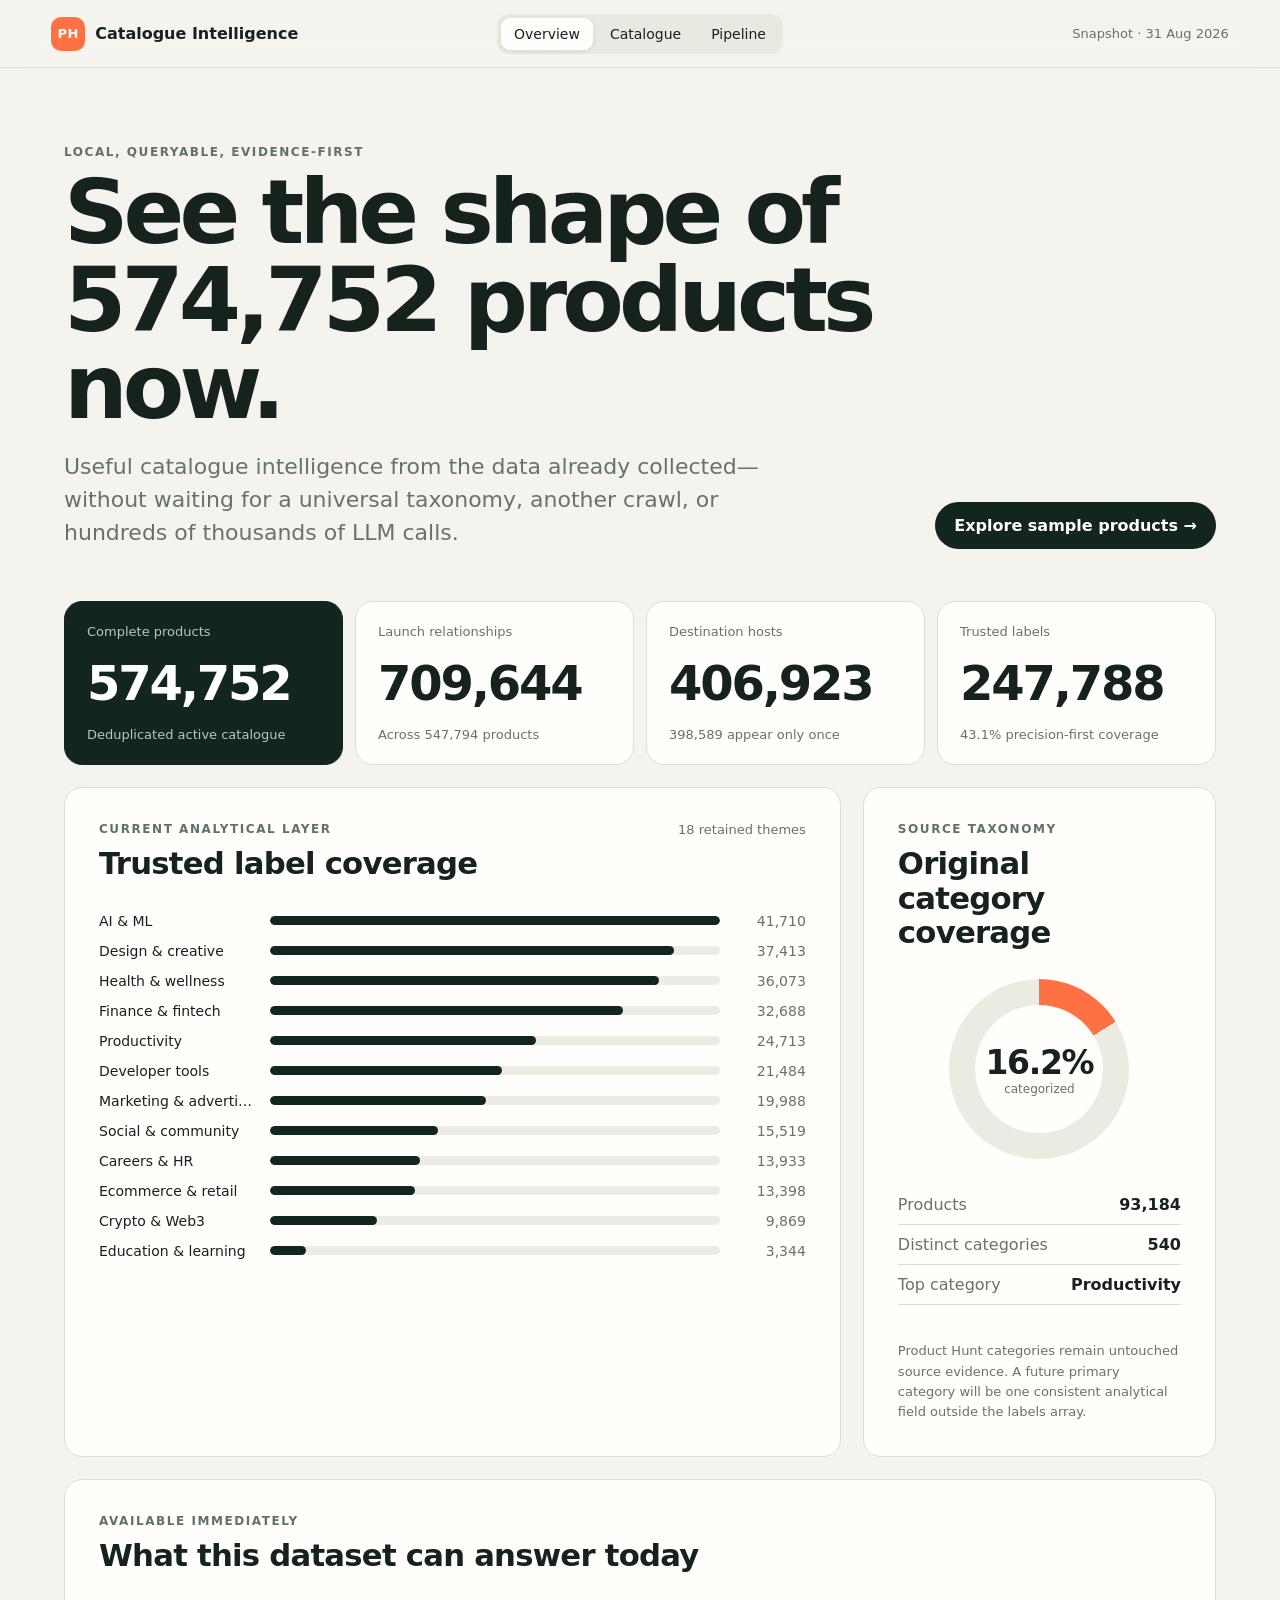
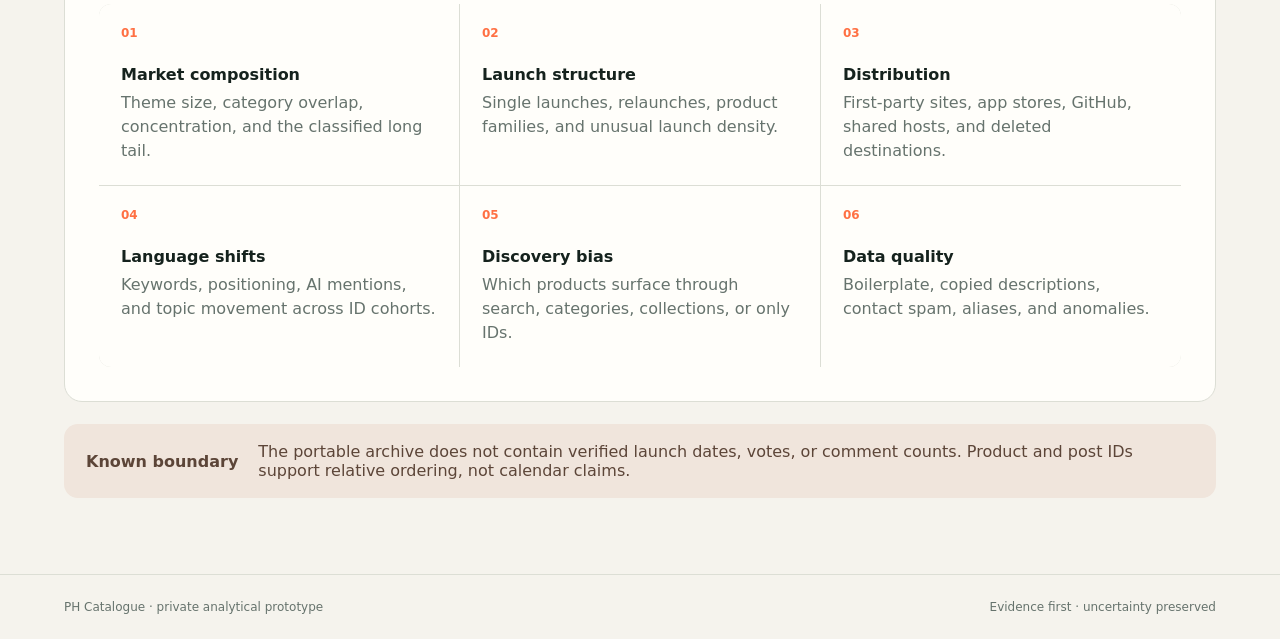
==== site/index.html @ 7e543c80 "Add catalogue intelligence prototype" ====
<!doctype html>
<html lang="en">
  <head>
    <meta charset="utf-8" />
    <meta name="viewport" content="width=device-width, initial-scale=1" />
    <meta
      name="description"
      content="An evidence-first view of the local Product Hunt catalogue."
    />
    <title>PH Catalogue Intelligence</title>
    <link rel="stylesheet" href="styles.css" />
  </head>
  <body>
    <header class="topbar">
      <a class="brand" href="#overview" data-tab-link="overview" aria-label="PH Catalogue home">
        <span class="brand-mark">PH</span>
        <span>Catalogue Intelligence</span>
      </a>
      <nav class="nav-tabs" aria-label="Primary navigation">
        <button class="nav-tab is-active" type="button" data-tab="overview">Overview</button>
        <button class="nav-tab" type="button" data-tab="catalogue">Catalogue</button>
        <button class="nav-tab" type="button" data-tab="pipeline">Pipeline</button>
      </nav>
      <span class="snapshot">Snapshot · 31 Aug 2026</span>
    </header>

    <main>
      <section class="page is-active" id="page-overview" data-page="overview">
        <div class="hero">
          <div>
            <p class="eyebrow">Local, queryable, evidence-first</p>
            <h1>See the shape of 574,752 products now.</h1>
            <p class="hero-copy">
              Useful catalogue intelligence from the data already collected—without waiting for
              a universal taxonomy, another crawl, or hundreds of thousands of LLM calls.
            </p>
          </div>
          <button class="primary-action" type="button" data-open-catalogue>
            Explore sample products <span aria-hidden="true">→</span>
          </button>
        </div>

        <section class="metric-grid" aria-label="Catalogue totals">
          <article class="metric-card metric-dark">
            <span class="metric-label">Complete products</span>
            <strong>574,752</strong>
            <span>Deduplicated active catalogue</span>
          </article>
          <article class="metric-card">
            <span class="metric-label">Launch relationships</span>
            <strong>709,644</strong>
            <span>Across 547,794 products</span>
          </article>
          <article class="metric-card">
            <span class="metric-label">Destination hosts</span>
            <strong>406,923</strong>
            <span>398,589 appear only once</span>
          </article>
          <article class="metric-card">
            <span class="metric-label">Trusted labels</span>
            <strong>247,788</strong>
            <span>43.1% precision-first coverage</span>
          </article>
        </section>

        <div class="overview-grid">
          <section class="panel label-panel">
            <div class="section-heading">
              <div>
                <p class="eyebrow">Current analytical layer</p>
                <h2>Trusted label coverage</h2>
              </div>
              <span class="quiet-note">18 retained themes</span>
            </div>
            <div id="label-bars" class="label-bars" aria-label="Products per trusted label"></div>
          </section>

          <aside class="panel coverage-panel">
            <div>
              <p class="eyebrow">Source taxonomy</p>
              <h2>Original category coverage</h2>
            </div>
            <div class="donut-wrap">
              <div
                class="coverage-donut"
                role="img"
                aria-label="16.2 percent of products have Product Hunt categories"
              >
                <div><strong>16.2%</strong><span>categorized</span></div>
              </div>
              <dl class="coverage-list">
                <div><dt>Products</dt><dd>93,184</dd></div>
                <div><dt>Distinct categories</dt><dd>540</dd></div>
                <div><dt>Top category</dt><dd>Productivity</dd></div>
              </dl>
            </div>
            <p class="panel-note">
              Product Hunt categories remain untouched source evidence. A future primary category
              will be one consistent analytical field outside the labels array.
            </p>
          </aside>
        </div>

        <section class="panel analysis-panel">
          <div class="section-heading">
            <div>
              <p class="eyebrow">Available immediately</p>
              <h2>What this dataset can answer today</h2>
            </div>
          </div>
          <div class="analysis-grid">
            <article><span>01</span><h3>Market composition</h3><p>Theme size, category overlap, concentration, and the classified long tail.</p></article>
            <article><span>02</span><h3>Launch structure</h3><p>Single launches, relaunches, product families, and unusual launch density.</p></article>
            <article><span>03</span><h3>Distribution</h3><p>First-party sites, app stores, GitHub, shared hosts, and deleted destinations.</p></article>
            <article><span>04</span><h3>Language shifts</h3><p>Keywords, positioning, AI mentions, and topic movement across ID cohorts.</p></article>
            <article><span>05</span><h3>Discovery bias</h3><p>Which products surface through search, categories, collections, or only IDs.</p></article>
            <article><span>06</span><h3>Data quality</h3><p>Boilerplate, copied descriptions, contact spam, aliases, and anomalies.</p></article>
          </div>
        </section>

        <aside class="truth-strip">
          <strong>Known boundary</strong>
          <span>
            The portable archive does not contain verified launch dates, votes, or comment counts.
            Product and post IDs support relative ordering, not calendar claims.
          </span>
        </aside>
      </section>

      <section class="page" id="page-catalogue" data-page="catalogue" hidden>
        <div class="catalogue-heading">
          <div>
            <p class="eyebrow">Representative records</p>
            <h1>Catalogue explorer</h1>
            <p>Ten real products illustrate the complete record and current analytical fields.</p>
          </div>
          <label class="search-field">
            <span>Search sample</span>
            <input id="product-search" type="search" placeholder="Name, label, category…" />
          </label>
        </div>

        <div class="catalogue-layout">
          <section class="product-list-wrap" aria-label="Products">
            <div id="product-list" class="product-list"></div>
            <p id="empty-products" class="empty-state" hidden>No products match that search.</p>
          </section>
          <article id="product-detail" class="product-detail" aria-live="polite"></article>
        </div>
      </section>

      <section class="page" id="page-pipeline" data-page="pipeline" hidden>
        <div class="pipeline-hero">
          <p class="eyebrow">Optional enrichment plan</p>
          <h1>Improve confidence in layers—not one enormous leap.</h1>
          <p>
            The existing catalogue remains usable at every stage. Each expensive step is routed
            only to products that still need it.
          </p>
        </div>

        <ol class="pipeline-list">
          <li class="pipeline-step is-ready">
            <span class="step-index">01</span>
            <div><span class="step-state">Ready now</span><h2>Existing-data baseline</h2><p>Ship catalogue, domain, launch, text, quality, and discovery analytics from DuckDB.</p></div>
            <strong>0 network calls</strong>
          </li>
          <li class="pipeline-step is-ready">
            <span class="step-index">02</span>
            <div><span class="step-state">Validated</span><h2>Concrete NER labels</h2><p>Run local GLiNER shards for technology, platform, audience, format, OS, and hardware evidence.</p></div>
            <strong>≈ 3.5 hours on M1</strong>
          </li>
          <li class="pipeline-step">
            <span class="step-index">03</span>
            <div><span class="step-state">Next</span><h2>One primary category</h2><p>Train a fixed-taxonomy classifier from mapped Product Hunt categories; abstain when uncertain.</p></div>
            <strong>Local inference</strong>
          </li>
          <li class="pipeline-step">
            <span class="step-index">04</span>
            <div><span class="step-state">Selective</span><h2>Website evidence</h2><p>Fetch public homepage metadata only for low-confidence, conflicting, or boilerplate records.</p></div>
            <strong>Bounded requests</strong>
          </li>
          <li class="pipeline-step">
            <span class="step-index">05</span>
            <div><span class="step-state">Fallback</span><h2>Local 8B / 27B review</h2><p>Batch only unresolved products, emit structured labels, and preserve evidence and confidence.</p></div>
            <strong>No API required</strong>
          </li>
          <li class="pipeline-step">
            <span class="step-index">06</span>
            <div><span class="step-state">Gate</span><h2>Independent validation</h2><p>Fresh random and stratified audits before promoting any taxonomy version into analytics.</p></div>
            <strong>Versioned outputs</strong>
          </li>
        </ol>

        <aside class="pipeline-command">
          <span>Full local NER command</span>
          <code>uv run --extra ner python tools/ner_enrich.py --source producthunt-full.parquet --output-dir data/ner-v1</code>
        </aside>
      </section>
    </main>

    <footer>
      <span>PH Catalogue · private analytical prototype</span>
      <span>Evidence first · uncertainty preserved</span>
    </footer>

    <script src="data.js"></script>
    <script src="app.js"></script>
  </body>
</html>
---- site/styles.css ----
:root {
  color-scheme: light;
  --ink: #15221d;
  --muted: #66736d;
  --paper: #f5f3ed;
  --surface: #fffefa;
  --line: #dcded5;
  --night: #12251f;
  --night-soft: #1e352d;
  --acid: #d4ef50;
  --orange: #ff7043;
  --blue: #6d8cff;
  --purple: #a67af4;
  --radius: 18px;
  font-family: Inter, ui-sans-serif, system-ui, -apple-system, BlinkMacSystemFont, "Segoe UI", sans-serif;
}

* { box-sizing: border-box; }
html { scroll-behavior: smooth; }
body { margin: 0; background: var(--paper); color: var(--ink); }
button, input { font: inherit; }
button { color: inherit; }
a { color: inherit; }

.topbar {
  position: sticky;
  top: 0;
  z-index: 20;
  display: grid;
  grid-template-columns: 1fr auto 1fr;
  align-items: center;
  min-height: 68px;
  padding: 10px clamp(18px, 4vw, 64px);
  border-bottom: 1px solid var(--line);
  background: color-mix(in srgb, var(--paper) 92%, transparent);
  backdrop-filter: blur(14px);
}

.brand { display: inline-flex; align-items: center; gap: 10px; width: fit-content; text-decoration: none; font-weight: 700; }
.brand-mark { display: grid; place-items: center; width: 34px; height: 34px; border-radius: 10px; background: var(--orange); color: white; font-size: 13px; letter-spacing: .04em; }
.nav-tabs { display: flex; gap: 4px; padding: 4px; border-radius: 12px; background: #e9e8e1; }
.nav-tab { border: 0; border-radius: 9px; padding: 8px 13px; background: transparent; cursor: pointer; font-size: 14px; }
.nav-tab.is-active { background: var(--surface); box-shadow: 0 1px 5px rgb(16 35 28 / .08); }
.snapshot { justify-self: end; color: var(--muted); font-size: 13px; }

main { width: min(1440px, 100%); margin: 0 auto; }
.page { padding: clamp(34px, 6vw, 82px) clamp(18px, 5vw, 72px) 76px; }
.page[hidden] { display: none; }
.hero { display: flex; align-items: end; justify-content: space-between; gap: 48px; }
.eyebrow { margin: 0 0 10px; color: #60716a; font-size: 12px; font-weight: 800; letter-spacing: .13em; text-transform: uppercase; }
h1, h2, h3, p { margin-top: 0; }
h1 { max-width: 900px; margin-bottom: 18px; font-size: clamp(42px, 7vw, 94px); line-height: .98; letter-spacing: -.055em; font-weight: 650; }
h2 { margin-bottom: 8px; font-size: clamp(22px, 2.4vw, 32px); line-height: 1.12; letter-spacing: -.025em; }
h3 { margin-bottom: 7px; font-size: 16px; }
.hero-copy { max-width: 710px; margin-bottom: 0; color: var(--muted); font-size: clamp(17px, 2vw, 22px); line-height: 1.5; }
.primary-action { flex: 0 0 auto; border: 0; border-radius: 999px; padding: 14px 19px; background: var(--night); color: white; cursor: pointer; font-weight: 700; }
.primary-action:hover { background: var(--night-soft); }

.metric-grid { display: grid; grid-template-columns: repeat(4, 1fr); gap: 12px; margin: 52px 0 22px; }
.metric-card { min-height: 164px; display: flex; flex-direction: column; justify-content: space-between; padding: 22px; border: 1px solid var(--line); border-radius: var(--radius); background: var(--surface); }
.metric-card strong { font-size: clamp(30px, 4vw, 48px); line-height: 1; letter-spacing: -.045em; }
.metric-card > span:last-child { color: var(--muted); font-size: 13px; }
.metric-label { color: var(--muted); font-size: 13px; }
.metric-dark { border-color: var(--night); background: var(--night); color: white; }
.metric-dark .metric-label, .metric-dark > span:last-child { color: #b8c7c0; }

.overview-grid { display: grid; grid-template-columns: minmax(0, 1.65fr) minmax(300px, .75fr); gap: 22px; }
.panel { border: 1px solid var(--line); border-radius: var(--radius); background: var(--surface); padding: clamp(22px, 3vw, 34px); }
.section-heading { display: flex; align-items: start; justify-content: space-between; gap: 20px; margin-bottom: 24px; }
.quiet-note { color: var(--muted); font-size: 13px; }
.label-bars { display: grid; gap: 14px; }
.label-row { display: grid; grid-template-columns: minmax(128px, .7fr) minmax(150px, 2fr) 72px; align-items: center; gap: 14px; font-size: 14px; }
.label-name { overflow: hidden; text-overflow: ellipsis; white-space: nowrap; }
.bar-track { height: 9px; overflow: hidden; border-radius: 99px; background: #ecece5; }
.bar-value { height: 100%; border-radius: inherit; background: var(--night); }
.label-count { text-align: right; font-variant-numeric: tabular-nums; color: var(--muted); }

.coverage-panel { display: flex; flex-direction: column; justify-content: space-between; }
.donut-wrap { display: grid; place-items: center; gap: 26px; margin: 22px 0; }
.coverage-donut { display: grid; place-items: center; width: 180px; aspect-ratio: 1; border-radius: 50%; background: conic-gradient(var(--orange) 0 16.2%, #ebeae3 16.2% 100%); }
.coverage-donut::before { content: ""; grid-area: 1 / 1; width: 128px; aspect-ratio: 1; border-radius: 50%; background: var(--surface); }
.coverage-donut div { z-index: 1; grid-area: 1 / 1; display: grid; text-align: center; }
.coverage-donut strong { font-size: 33px; letter-spacing: -.04em; }
.coverage-donut span { color: var(--muted); font-size: 12px; }
.coverage-list { width: 100%; margin: 0; }
.coverage-list div { display: flex; justify-content: space-between; gap: 20px; padding: 10px 0; border-bottom: 1px solid var(--line); }
.coverage-list dt { color: var(--muted); }
.coverage-list dd { margin: 0; font-weight: 700; }
.panel-note { margin: 14px 0 0; color: var(--muted); font-size: 13px; line-height: 1.55; }

.analysis-panel { margin-top: 22px; }
.analysis-grid { display: grid; grid-template-columns: repeat(3, 1fr); gap: 1px; overflow: hidden; border-radius: 12px; background: var(--line); }
.analysis-grid article { min-height: 156px; padding: 22px; background: var(--surface); }
.analysis-grid article span { display: block; margin-bottom: 25px; color: var(--orange); font-size: 12px; font-weight: 800; }
.analysis-grid article p { margin: 0; color: var(--muted); line-height: 1.5; }
.truth-strip { display: flex; align-items: center; gap: 20px; margin-top: 22px; padding: 18px 22px; border-radius: 14px; background: #f0e5dc; color: #5c4538; }
.truth-strip strong { flex: 0 0 auto; }

.catalogue-heading { display: flex; justify-content: space-between; gap: 40px; align-items: end; margin-bottom: 34px; }
.catalogue-heading h1, .pipeline-hero h1 { font-size: clamp(42px, 6vw, 76px); }
.catalogue-heading p { color: var(--muted); }
.search-field { display: grid; gap: 7px; width: min(360px, 100%); color: var(--muted); font-size: 12px; font-weight: 700; }
.search-field input { width: 100%; border: 1px solid var(--line); border-radius: 12px; background: var(--surface); padding: 12px 14px; color: var(--ink); outline: none; }
.search-field input:focus { border-color: var(--night); box-shadow: 0 0 0 3px rgb(18 37 31 / .1); }
.catalogue-layout { display: grid; grid-template-columns: minmax(280px, .72fr) minmax(0, 1.5fr); align-items: start; gap: 22px; }
.product-list-wrap { border-top: 1px solid var(--line); }
.product-list { display: grid; }
.product-row { display: grid; grid-template-columns: 1fr auto; gap: 14px; width: 100%; padding: 16px 4px; border: 0; border-bottom: 1px solid var(--line); background: transparent; text-align: left; cursor: pointer; }
.product-row:hover .product-row-name { color: var(--orange); }
.product-row.is-active { padding-left: 13px; border-left: 3px solid var(--orange); }
.product-row-name { display: block; margin-bottom: 4px; font-weight: 750; }
.product-row-tagline { display: -webkit-box; overflow: hidden; color: var(--muted); font-size: 13px; -webkit-box-orient: vertical; -webkit-line-clamp: 1; }
.product-row-category { align-self: center; color: var(--muted); font-size: 11px; text-transform: uppercase; letter-spacing: .08em; }
.empty-state { color: var(--muted); }
.product-detail { min-height: 650px; border-radius: 22px; background: var(--night); color: white; padding: clamp(24px, 4vw, 48px); }
.detail-topline { display: flex; justify-content: space-between; align-items: start; gap: 18px; }
.detail-kicker { color: var(--acid); font-size: 12px; font-weight: 800; letter-spacing: .11em; text-transform: uppercase; }
.detail-score { color: #bdcbc5; font-size: 12px; }
.product-detail h2 { max-width: 760px; margin: 28px 0 12px; font-size: clamp(38px, 5vw, 70px); letter-spacing: -.05em; }
.detail-tagline { max-width: 760px; color: #d9e2de; font-size: clamp(18px, 2.2vw, 25px); line-height: 1.4; }
.detail-description { max-width: 820px; margin: 36px 0; color: #b9c8c1; font-size: 16px; line-height: 1.72; }
.detail-facts { display: grid; grid-template-columns: repeat(3, 1fr); gap: 1px; margin: 34px 0; border-radius: 13px; overflow: hidden; background: #3a4d46; }
.detail-facts div { min-height: 100px; padding: 18px; background: var(--night-soft); }
.detail-facts dt { margin-bottom: 15px; color: #91a29a; font-size: 11px; text-transform: uppercase; letter-spacing: .09em; }
.detail-facts dd { margin: 0; font-weight: 700; }
.chip-group { display: flex; flex-wrap: wrap; gap: 8px; margin: 10px 0 26px; }
.chip { display: inline-flex; padding: 7px 10px; border: 1px solid #496159; border-radius: 999px; color: #dae4df; font-size: 12px; }
.chip.source { border-color: #6b6250; color: #eadbb3; }
.detail-links { display: flex; flex-wrap: wrap; gap: 10px; margin-top: 32px; }
.detail-links a { padding: 11px 14px; border-radius: 10px; background: var(--acid); color: #182019; text-decoration: none; font-weight: 750; }
.detail-links a.secondary { background: #2b4139; color: white; }

.pipeline-hero { max-width: 1000px; }
.pipeline-hero p:last-child { max-width: 760px; color: var(--muted); font-size: 19px; line-height: 1.55; }
.pipeline-list { list-style: none; margin: 52px 0 0; padding: 0; border-top: 1px solid var(--line); }
.pipeline-step { display: grid; grid-template-columns: 72px 1fr auto; gap: 24px; align-items: center; min-height: 156px; padding: 24px 0; border-bottom: 1px solid var(--line); }
.step-index { color: var(--muted); font-size: 13px; font-weight: 800; }
.step-state { display: inline-block; margin-bottom: 9px; color: var(--orange); font-size: 11px; font-weight: 800; letter-spacing: .1em; text-transform: uppercase; }
.pipeline-step.is-ready .step-state { color: #52791e; }
.pipeline-step h2 { margin-bottom: 6px; }
.pipeline-step p { max-width: 760px; margin: 0; color: var(--muted); line-height: 1.5; }
.pipeline-step > strong { color: var(--muted); font-size: 13px; text-align: right; }
.pipeline-command { display: grid; gap: 10px; margin-top: 28px; padding: 22px; border-radius: 14px; background: var(--night); color: white; }
.pipeline-command span { color: #9aaba4; font-size: 12px; }
.pipeline-command code { overflow-wrap: anywhere; color: var(--acid); }

footer { display: flex; justify-content: space-between; gap: 20px; padding: 25px clamp(18px, 5vw, 72px); border-top: 1px solid var(--line); color: var(--muted); font-size: 12px; }

@media (max-width: 980px) {
  .topbar { grid-template-columns: 1fr auto; }
  .snapshot { display: none; }
  .metric-grid { grid-template-columns: repeat(2, 1fr); }
  .overview-grid { grid-template-columns: 1fr; }
  .analysis-grid { grid-template-columns: repeat(2, 1fr); }
  .catalogue-layout { grid-template-columns: 1fr; }
  .product-list { grid-template-columns: repeat(2, 1fr); gap: 0 18px; }
}

@media (max-width: 680px) {
  .topbar { grid-template-columns: 1fr; gap: 10px; padding-block: 12px; }
  .brand { justify-self: center; }
  .nav-tabs { justify-self: stretch; justify-content: center; }
  .hero, .catalogue-heading { align-items: stretch; flex-direction: column; }
  .primary-action { align-self: start; }
  .metric-grid, .analysis-grid, .product-list { grid-template-columns: 1fr; }
  .metric-card { min-height: 140px; }
  .label-row { grid-template-columns: 105px 1fr 58px; gap: 9px; font-size: 12px; }
  .truth-strip { align-items: start; flex-direction: column; gap: 7px; }
  .detail-facts { grid-template-columns: 1fr; }
  .pipeline-step { grid-template-columns: 42px 1fr; }
  .pipeline-step > strong { grid-column: 2; text-align: left; }
  footer { flex-direction: column; }
}

@media (prefers-reduced-motion: no-preference) {
  .page.is-active { animation: page-in .28s ease-out; }
  @keyframes page-in { from { opacity: .35; transform: translateY(5px); } }
}
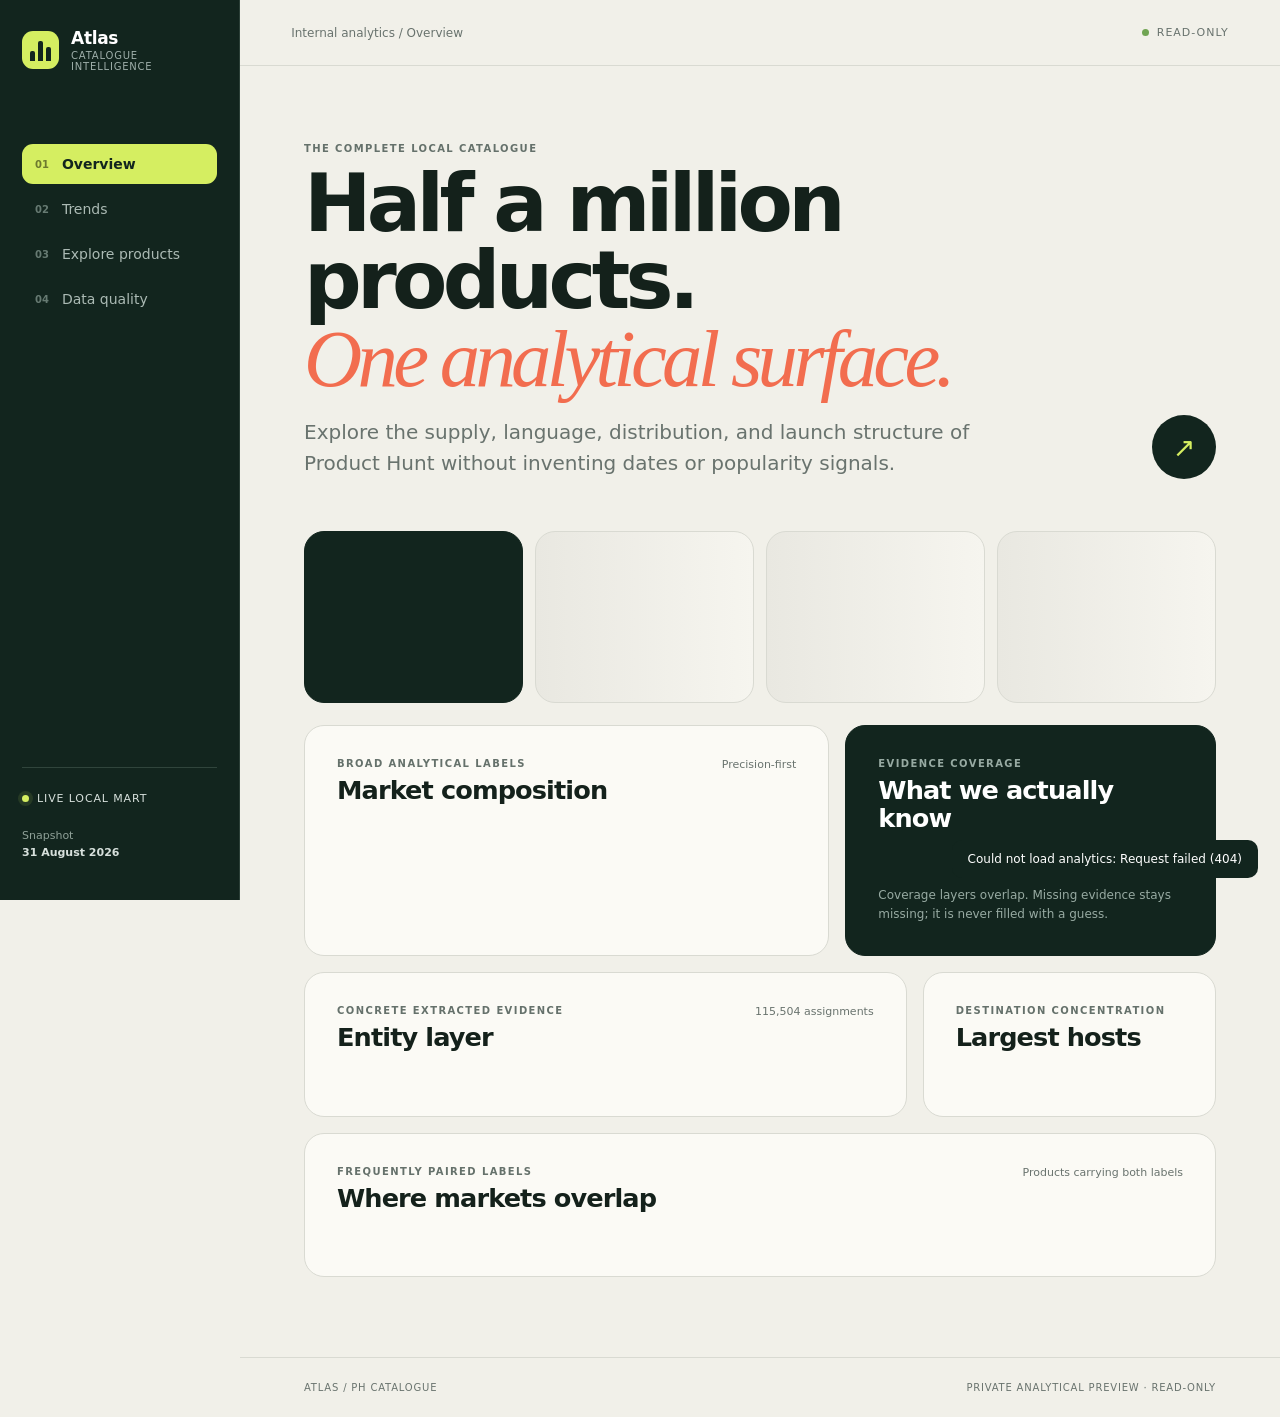
==== commit f7df2280: "Add live catalogue analytics UI" ====
--- a/site/index.html
+++ b/site/index.html
@@ -3,208 +3,130 @@
   <head>
     <meta charset="utf-8" />
     <meta name="viewport" content="width=device-width, initial-scale=1" />
-    <meta
-      name="description"
-      content="An evidence-first view of the local Product Hunt catalogue."
-    />
-    <title>PH Catalogue Intelligence</title>
+    <meta name="description" content="Private analytics for the local Product Hunt catalogue." />
+    <title>Atlas — Product Catalogue Analytics</title>
     <link rel="stylesheet" href="styles.css" />
   </head>
   <body>
-    <header class="topbar">
-      <a class="brand" href="#overview" data-tab-link="overview" aria-label="PH Catalogue home">
-        <span class="brand-mark">PH</span>
-        <span>Catalogue Intelligence</span>
-      </a>
-      <nav class="nav-tabs" aria-label="Primary navigation">
-        <button class="nav-tab is-active" type="button" data-tab="overview">Overview</button>
-        <button class="nav-tab" type="button" data-tab="catalogue">Catalogue</button>
-        <button class="nav-tab" type="button" data-tab="pipeline">Pipeline</button>
-      </nav>
-      <span class="snapshot">Snapshot · 31 Aug 2026</span>
-    </header>
+    <div class="app-shell">
+      <aside class="sidebar">
+        <a class="brand" href="#overview" data-route="overview" aria-label="Atlas overview">
+          <span class="brand-mark"><i></i><i></i><i></i></span>
+          <span><strong>Atlas</strong><small>Catalogue intelligence</small></span>
+        </a>
+        <nav aria-label="Analytics sections">
+          <button class="nav-item is-active" data-route="overview" type="button"><span>01</span>Overview</button>
+          <button class="nav-item" data-route="trends" type="button"><span>02</span>Trends</button>
+          <button class="nav-item" data-route="explore" type="button"><span>03</span>Explore products</button>
+          <button class="nav-item" data-route="quality" type="button"><span>04</span>Data quality</button>
+        </nav>
+        <div class="sidebar-foot">
+          <div class="live-dot"><i></i> Live local mart</div>
+          <p>Snapshot<br /><strong>31 August 2026</strong></p>
+        </div>
+      </aside>
 
-    <main>
-      <section class="page is-active" id="page-overview" data-page="overview">
-        <div class="hero">
-          <div>
-            <p class="eyebrow">Local, queryable, evidence-first</p>
-            <h1>See the shape of 574,752 products now.</h1>
-            <p class="hero-copy">
-              Useful catalogue intelligence from the data already collected—without waiting for
-              a universal taxonomy, another crawl, or hundreds of thousands of LLM calls.
-            </p>
+      <main>
+        <header class="topbar">
+          <button class="menu-button" type="button" aria-label="Toggle navigation">☰</button>
+          <p id="page-context">Internal analytics / Overview</p>
+          <div class="topbar-state"><span></span>Read-only</div>
+        </header>
+
+        <section class="page is-active" data-page="overview">
+          <div class="page-heading overview-heading">
+            <div>
+              <p class="eyebrow">The complete local catalogue</p>
+              <h1>Half a million products.<br /><em>One analytical surface.</em></h1>
+              <p class="lede">Explore the supply, language, distribution, and launch structure of Product Hunt without inventing dates or popularity signals.</p>
+            </div>
+            <button class="round-action" data-go-explore type="button" aria-label="Explore products">↗</button>
           </div>
-          <button class="primary-action" type="button" data-open-catalogue>
-            Explore sample products <span aria-hidden="true">→</span>
-          </button>
-        </div>
 
-        <section class="metric-grid" aria-label="Catalogue totals">
-          <article class="metric-card metric-dark">
-            <span class="metric-label">Complete products</span>
-            <strong>574,752</strong>
-            <span>Deduplicated active catalogue</span>
-          </article>
-          <article class="metric-card">
-            <span class="metric-label">Launch relationships</span>
-            <strong>709,644</strong>
-            <span>Across 547,794 products</span>
-          </article>
-          <article class="metric-card">
-            <span class="metric-label">Destination hosts</span>
-            <strong>406,923</strong>
-            <span>398,589 appear only once</span>
-          </article>
-          <article class="metric-card">
-            <span class="metric-label">Trusted labels</span>
-            <strong>247,788</strong>
-            <span>43.1% precision-first coverage</span>
-          </article>
-        </section>
+          <div class="metric-grid" id="metric-grid" aria-label="Core catalogue metrics">
+            <article class="metric-card skeleton"></article><article class="metric-card skeleton"></article><article class="metric-card skeleton"></article><article class="metric-card skeleton"></article>
+          </div>
 
-        <div class="overview-grid">
-          <section class="panel label-panel">
-            <div class="section-heading">
-              <div>
-                <p class="eyebrow">Current analytical layer</p>
-                <h2>Trusted label coverage</h2>
-              </div>
-              <span class="quiet-note">18 retained themes</span>
-            </div>
-            <div id="label-bars" class="label-bars" aria-label="Products per trusted label"></div>
-          </section>
-
-          <aside class="panel coverage-panel">
-            <div>
-              <p class="eyebrow">Source taxonomy</p>
-              <h2>Original category coverage</h2>
-            </div>
-            <div class="donut-wrap">
-              <div
-                class="coverage-donut"
-                role="img"
-                aria-label="16.2 percent of products have Product Hunt categories"
-              >
-                <div><strong>16.2%</strong><span>categorized</span></div>
-              </div>
-              <dl class="coverage-list">
-                <div><dt>Products</dt><dd>93,184</dd></div>
-                <div><dt>Distinct categories</dt><dd>540</dd></div>
-                <div><dt>Top category</dt><dd>Productivity</dd></div>
-              </dl>
-            </div>
-            <p class="panel-note">
-              Product Hunt categories remain untouched source evidence. A future primary category
-              will be one consistent analytical field outside the labels array.
-            </p>
-          </aside>
-        </div>
-
-        <section class="panel analysis-panel">
-          <div class="section-heading">
-            <div>
-              <p class="eyebrow">Available immediately</p>
-              <h2>What this dataset can answer today</h2>
-            </div>
-          </div>
-          <div class="analysis-grid">
-            <article><span>01</span><h3>Market composition</h3><p>Theme size, category overlap, concentration, and the classified long tail.</p></article>
-            <article><span>02</span><h3>Launch structure</h3><p>Single launches, relaunches, product families, and unusual launch density.</p></article>
-            <article><span>03</span><h3>Distribution</h3><p>First-party sites, app stores, GitHub, shared hosts, and deleted destinations.</p></article>
-            <article><span>04</span><h3>Language shifts</h3><p>Keywords, positioning, AI mentions, and topic movement across ID cohorts.</p></article>
-            <article><span>05</span><h3>Discovery bias</h3><p>Which products surface through search, categories, collections, or only IDs.</p></article>
-            <article><span>06</span><h3>Data quality</h3><p>Boilerplate, copied descriptions, contact spam, aliases, and anomalies.</p></article>
+          <div class="dashboard-grid">
+            <section class="panel span-7">
+              <div class="panel-heading"><div><p class="eyebrow">Broad analytical labels</p><h2>Market composition</h2></div><span>Precision-first</span></div>
+              <div class="rank-chart" id="label-chart"></div>
+            </section>
+            <section class="panel span-5 dark-panel">
+              <div class="panel-heading"><div><p class="eyebrow">Evidence coverage</p><h2>What we actually know</h2></div></div>
+              <div class="coverage-rings" id="coverage-rings"></div>
+              <p class="panel-note">Coverage layers overlap. Missing evidence stays missing; it is never filled with a guess.</p>
+            </section>
+            <section class="panel span-8">
+              <div class="panel-heading"><div><p class="eyebrow">Concrete extracted evidence</p><h2>Entity layer</h2></div><span>115,504 assignments</span></div>
+              <div class="entity-type-grid" id="entity-types"></div>
+            </section>
+            <section class="panel span-4">
+              <div class="panel-heading"><div><p class="eyebrow">Destination concentration</p><h2>Largest hosts</h2></div></div>
+              <div class="domain-list" id="domain-list"></div>
+            </section>
+            <section class="panel span-12">
+              <div class="panel-heading"><div><p class="eyebrow">Frequently paired labels</p><h2>Where markets overlap</h2></div><span>Products carrying both labels</span></div>
+              <div class="pair-grid" id="label-pairs"></div>
+            </section>
           </div>
         </section>
 
-        <aside class="truth-strip">
-          <strong>Known boundary</strong>
-          <span>
-            The portable archive does not contain verified launch dates, votes, or comment counts.
-            Product and post IDs support relative ordering, not calendar claims.
-          </span>
-        </aside>
-      </section>
+        <section class="page" data-page="trends" hidden>
+          <div class="page-heading compact-heading">
+            <div><p class="eyebrow">Relative launch-order analysis</p><h1>Movement without <em>fake dates.</em></h1><p class="lede">Twenty equal-sized cohorts ordered by the earliest mapped Product Hunt post ID. Cohort 1 is earlier; cohort 20 is later. These are not calendar periods.</p></div>
+          </div>
+          <section class="panel cohort-panel">
+            <div class="panel-heading"><div><p class="eyebrow">Coverage through catalogue order</p><h2>Evidence availability by cohort</h2></div><div class="chart-legend"><span class="legend-label"></span>Labels <span class="legend-entity"></span>Entities <span class="legend-category"></span>PH categories</div></div>
+            <div id="cohort-chart" class="line-chart"></div>
+          </section>
+          <div class="trend-grid">
+            <section class="panel"><div class="panel-heading"><div><p class="eyebrow">Broad themes</p><h2>Label share shift</h2></div><span>Early vs later cohorts</span></div><div id="label-trends" class="shift-list"></div></section>
+            <section class="panel"><div class="panel-heading"><div><p class="eyebrow">Concrete mentions</p><h2>Rising entities</h2></div><span>Minimum 100 products</span></div><div id="entity-risers" class="trend-list"></div></section>
+            <section class="panel"><div class="panel-heading"><div><p class="eyebrow">Concrete mentions</p><h2>Falling entities</h2></div><span>Minimum 100 products</span></div><div id="entity-fallers" class="trend-list"></div></section>
+          </div>
+          <aside class="caveat"><strong>Interpretation rule</strong><p>A higher line or growth index means the term appears more often in that relative slice of catalogue copy. It does not prove adoption, revenue, popularity, or calendar growth.</p></aside>
+        </section>
 
-      <section class="page" id="page-catalogue" data-page="catalogue" hidden>
-        <div class="catalogue-heading">
-          <div>
-            <p class="eyebrow">Representative records</p>
-            <h1>Catalogue explorer</h1>
-            <p>Ten real products illustrate the complete record and current analytical fields.</p>
+        <section class="page explore-page" data-page="explore" hidden>
+          <div class="page-heading compact-heading"><div><p class="eyebrow">574,752 complete records</p><h1>Find the product,<br /><em>then inspect the evidence.</em></h1></div></div>
+          <form class="search-controls" id="search-form">
+            <label class="search-box"><span>Search</span><input id="product-search" type="search" placeholder="Name, slug, tagline, or domain" autocomplete="off" /></label>
+            <label><span>Broad label</span><select id="label-filter"><option value="">All labels</option></select></label>
+            <label><span>Entity type</span><select id="entity-filter"><option value="">All entities</option></select></label>
+            <label><span>Sort</span><select id="sort-filter"><option value="recent">Relative recency</option><option value="relaunches">Most launches</option><option value="name">Name A–Z</option></select></label>
+          </form>
+          <div class="results-meta"><p id="result-count">Loading products…</p><p>Dates deliberately omitted</p></div>
+          <div class="explorer-layout">
+            <section><div id="product-list" class="product-list"></div><button id="load-more" class="load-more" type="button">Load more</button></section>
+            <aside id="product-detail" class="product-detail"><div class="detail-placeholder">Select a product to inspect its full record.</div></aside>
           </div>
-          <label class="search-field">
-            <span>Search sample</span>
-            <input id="product-search" type="search" placeholder="Name, label, category…" />
-          </label>
-        </div>
+        </section>
 
-        <div class="catalogue-layout">
-          <section class="product-list-wrap" aria-label="Products">
-            <div id="product-list" class="product-list"></div>
-            <p id="empty-products" class="empty-state" hidden>No products match that search.</p>
+        <section class="page" data-page="quality" hidden>
+          <div class="page-heading compact-heading"><div><p class="eyebrow">Evidence before confidence</p><h1>What is present,<br /><em>and what is not.</em></h1><p class="lede">The catalogue separates source fields, derived labels, extracted mentions, and relative-order evidence so every claim has a visible boundary.</p></div></div>
+          <div class="quality-grid">
+            <article class="quality-card accent-card"><span>01</span><h2>Complete product text</h2><strong>574,752 / 574,752</strong><p>Every retained record has a name, tagline, and description. Website-derived recovery provenance remains stored.</p></article>
+            <article class="quality-card"><span>02</span><h2>Original categories</h2><strong>199,654 assignments</strong><p>Product Hunt categories remain unchanged and separate. Products without them are explicitly uncategorized.</p></article>
+            <article class="quality-card"><span>03</span><h2>Broad labels</h2><strong>281,228 trusted</strong><p>Precision-oriented analytical themes. They are not presented as Product Hunt source data or a final primary category.</p></article>
+            <article class="quality-card"><span>04</span><h2>NER entities</h2><strong>97% type precision</strong><p>100 manually reviewed assignments, stratified across types and the rare tail; 100% were relevant mentions.</p></article>
+          </div>
+          <section class="boundary-table panel">
+            <div class="panel-heading"><div><p class="eyebrow">Interpretation contract</p><h2>Field-by-field boundaries</h2></div></div>
+            <div class="boundary-row"><strong>Tagline / description</strong><span>Complete catalogue text with field-level provenance.</span><em>Descriptive, not independently verified.</em></div>
+            <div class="boundary-row"><strong>Website URL</strong><span>External destination when recoverable.</span><em>Host counts are exact hosts, not companies.</em></div>
+            <div class="boundary-row"><strong>Product Hunt categories</strong><span>Original source taxonomy, unchanged.</span><em>Available on 16.2% of products.</em></div>
+            <div class="boundary-row"><strong>Trusted labels</strong><span>Derived broad analytical themes.</span><em>43.1% precision-first coverage.</em></div>
+            <div class="boundary-row"><strong>Entities</strong><span>Concrete roles, industries, technologies, platforms, formats, OSes, and hardware.</span><em>Mention-level evidence, not a full taxonomy.</em></div>
+            <div class="boundary-row"><strong>Launch order</strong><span>Earliest and latest mapped post IDs.</span><em>Relative order only—never calendar dates.</em></div>
+            <div class="boundary-row unavailable"><strong>Votes / comments</strong><span>Not collected.</span><em>No popularity claims.</em></div>
           </section>
-          <article id="product-detail" class="product-detail" aria-live="polite"></article>
-        </div>
-      </section>
+        </section>
 
-      <section class="page" id="page-pipeline" data-page="pipeline" hidden>
-        <div class="pipeline-hero">
-          <p class="eyebrow">Optional enrichment plan</p>
-          <h1>Improve confidence in layers—not one enormous leap.</h1>
-          <p>
-            The existing catalogue remains usable at every stage. Each expensive step is routed
-            only to products that still need it.
-          </p>
-        </div>
-
-        <ol class="pipeline-list">
-          <li class="pipeline-step is-ready">
-            <span class="step-index">01</span>
-            <div><span class="step-state">Ready now</span><h2>Existing-data baseline</h2><p>Ship catalogue, domain, launch, text, quality, and discovery analytics from DuckDB.</p></div>
-            <strong>0 network calls</strong>
-          </li>
-          <li class="pipeline-step is-ready">
-            <span class="step-index">02</span>
-            <div><span class="step-state">Validated</span><h2>Concrete NER labels</h2><p>Run local GLiNER shards for technology, platform, audience, format, OS, and hardware evidence.</p></div>
-            <strong>≈ 3.5 hours on M1</strong>
-          </li>
-          <li class="pipeline-step">
-            <span class="step-index">03</span>
-            <div><span class="step-state">Next</span><h2>One primary category</h2><p>Train a fixed-taxonomy classifier from mapped Product Hunt categories; abstain when uncertain.</p></div>
-            <strong>Local inference</strong>
-          </li>
-          <li class="pipeline-step">
-            <span class="step-index">04</span>
-            <div><span class="step-state">Selective</span><h2>Website evidence</h2><p>Fetch public homepage metadata only for low-confidence, conflicting, or boilerplate records.</p></div>
-            <strong>Bounded requests</strong>
-          </li>
-          <li class="pipeline-step">
-            <span class="step-index">05</span>
-            <div><span class="step-state">Fallback</span><h2>Local 8B / 27B review</h2><p>Batch only unresolved products, emit structured labels, and preserve evidence and confidence.</p></div>
-            <strong>No API required</strong>
-          </li>
-          <li class="pipeline-step">
-            <span class="step-index">06</span>
-            <div><span class="step-state">Gate</span><h2>Independent validation</h2><p>Fresh random and stratified audits before promoting any taxonomy version into analytics.</p></div>
-            <strong>Versioned outputs</strong>
-          </li>
-        </ol>
-
-        <aside class="pipeline-command">
-          <span>Full local NER command</span>
-          <code>uv run --extra ner python tools/ner_enrich.py --source producthunt-full.parquet --output-dir data/ner-v1</code>
-        </aside>
-      </section>
-    </main>
-
-    <footer>
-      <span>PH Catalogue · private analytical prototype</span>
-      <span>Evidence first · uncertainty preserved</span>
-    </footer>
-
-    <script src="data.js"></script>
+        <footer><span>Atlas / PH Catalogue</span><span>Private analytical preview · read-only</span></footer>
+      </main>
+    </div>
+    <div id="toast" class="toast" role="status" aria-live="polite"></div>
     <script src="app.js"></script>
   </body>
 </html>
--- a/site/styles.css
+++ b/site/styles.css
@@ -1,178 +1,245 @@
 :root {
   color-scheme: light;
-  --ink: #15221d;
-  --muted: #66736d;
-  --paper: #f5f3ed;
-  --surface: #fffefa;
-  --line: #dcded5;
-  --night: #12251f;
-  --night-soft: #1e352d;
-  --acid: #d4ef50;
-  --orange: #ff7043;
-  --blue: #6d8cff;
-  --purple: #a67af4;
-  --radius: 18px;
+  --ink: #14211b;
+  --muted: #69736e;
+  --paper: #f1f0e9;
+  --surface: #fbfaf5;
+  --line: #d9dad2;
+  --night: #12251e;
+  --night-2: #1b332a;
+  --lime: #d5ee61;
+  --coral: #f26d4f;
+  --sky: #6e8ff5;
+  --sand: #e8dfc7;
+  --radius: 20px;
   font-family: Inter, ui-sans-serif, system-ui, -apple-system, BlinkMacSystemFont, "Segoe UI", sans-serif;
 }
 
 * { box-sizing: border-box; }
 html { scroll-behavior: smooth; }
 body { margin: 0; background: var(--paper); color: var(--ink); }
-button, input { font: inherit; }
-button { color: inherit; }
+button, input, select { font: inherit; color: inherit; }
+button, select { cursor: pointer; }
 a { color: inherit; }
-
-.topbar {
-  position: sticky;
-  top: 0;
-  z-index: 20;
-  display: grid;
-  grid-template-columns: 1fr auto 1fr;
-  align-items: center;
-  min-height: 68px;
-  padding: 10px clamp(18px, 4vw, 64px);
-  border-bottom: 1px solid var(--line);
-  background: color-mix(in srgb, var(--paper) 92%, transparent);
-  backdrop-filter: blur(14px);
-}
-
-.brand { display: inline-flex; align-items: center; gap: 10px; width: fit-content; text-decoration: none; font-weight: 700; }
-.brand-mark { display: grid; place-items: center; width: 34px; height: 34px; border-radius: 10px; background: var(--orange); color: white; font-size: 13px; letter-spacing: .04em; }
-.nav-tabs { display: flex; gap: 4px; padding: 4px; border-radius: 12px; background: #e9e8e1; }
-.nav-tab { border: 0; border-radius: 9px; padding: 8px 13px; background: transparent; cursor: pointer; font-size: 14px; }
-.nav-tab.is-active { background: var(--surface); box-shadow: 0 1px 5px rgb(16 35 28 / .08); }
-.snapshot { justify-self: end; color: var(--muted); font-size: 13px; }
-
-main { width: min(1440px, 100%); margin: 0 auto; }
-.page { padding: clamp(34px, 6vw, 82px) clamp(18px, 5vw, 72px) 76px; }
-.page[hidden] { display: none; }
-.hero { display: flex; align-items: end; justify-content: space-between; gap: 48px; }
-.eyebrow { margin: 0 0 10px; color: #60716a; font-size: 12px; font-weight: 800; letter-spacing: .13em; text-transform: uppercase; }
+[hidden] { display: none !important; }
+
+.app-shell { min-height: 100vh; display: grid; grid-template-columns: 240px minmax(0, 1fr); }
+.sidebar { position: sticky; top: 0; height: 100vh; display: flex; flex-direction: column; padding: 28px 22px; border-right: 1px solid #2b3f37; background: var(--night); color: white; }
+.brand { display: flex; align-items: center; gap: 12px; text-decoration: none; }
+.brand-mark { width: 38px; height: 38px; display: grid; grid-template-columns: repeat(3, 1fr); align-items: end; gap: 3px; padding: 8px; border-radius: 11px; background: var(--lime); }
+.brand-mark i { display: block; border-radius: 2px 2px 0 0; background: var(--night); }
+.brand-mark i:nth-child(1) { height: 45%; }
+.brand-mark i:nth-child(2) { height: 90%; }
+.brand-mark i:nth-child(3) { height: 65%; }
+.brand strong, .brand small { display: block; }
+.brand strong { font-size: 17px; letter-spacing: -.02em; }
+.brand small { margin-top: 2px; color: #9fafaa; font-size: 10px; text-transform: uppercase; letter-spacing: .08em; }
+.sidebar nav { display: grid; gap: 5px; margin-top: 72px; }
+.nav-item { width: 100%; display: flex; align-items: center; gap: 13px; padding: 12px 13px; border: 0; border-radius: 11px; background: transparent; color: #abbab4; text-align: left; font-size: 14px; }
+.nav-item span { color: #667a72; font-size: 10px; font-weight: 800; }
+.nav-item:hover { color: white; background: #1a3229; }
+.nav-item.is-active { background: var(--lime); color: var(--night); font-weight: 750; }
+.nav-item.is-active span { color: #6d792e; }
+.sidebar-foot { margin-top: auto; border-top: 1px solid #30453c; padding-top: 22px; color: #8fa198; font-size: 11px; line-height: 1.55; }
+.sidebar-foot strong { color: #d7e0dc; }
+.live-dot { display: flex; align-items: center; gap: 8px; margin-bottom: 20px; color: #d7e0dc; text-transform: uppercase; letter-spacing: .08em; }
+.live-dot i { width: 7px; height: 7px; border-radius: 50%; background: var(--lime); box-shadow: 0 0 0 4px rgb(213 238 97 / .1); }
+
+main { min-width: 0; }
+.topbar { height: 66px; display: flex; align-items: center; justify-content: space-between; padding: 0 clamp(20px, 4vw, 58px); border-bottom: 1px solid var(--line); background: color-mix(in srgb, var(--paper) 91%, transparent); backdrop-filter: blur(14px); position: sticky; top: 0; z-index: 10; }
+.topbar p { margin: 0; color: var(--muted); font-size: 12px; }
+.topbar-state { display: flex; align-items: center; gap: 8px; color: var(--muted); font-size: 11px; text-transform: uppercase; letter-spacing: .09em; }
+.topbar-state span { width: 7px; height: 7px; border-radius: 50%; background: #70a452; }
+.menu-button { display: none; border: 0; background: transparent; font-size: 22px; }
+.page { max-width: 1500px; margin: 0 auto; padding: clamp(42px, 6vw, 82px) clamp(20px, 5vw, 72px) 80px; }
+.page.is-active { animation: enter .3s ease-out; }
+@keyframes enter { from { opacity: .25; transform: translateY(6px); } }
+.page-heading { display: flex; align-items: flex-end; justify-content: space-between; gap: 40px; }
+.overview-heading { min-height: 230px; }
+.compact-heading { align-items: flex-start; }
+.eyebrow { margin: 0 0 11px; color: #65716b; font-size: 10px; font-weight: 850; letter-spacing: .14em; text-transform: uppercase; }
 h1, h2, h3, p { margin-top: 0; }
-h1 { max-width: 900px; margin-bottom: 18px; font-size: clamp(42px, 7vw, 94px); line-height: .98; letter-spacing: -.055em; font-weight: 650; }
-h2 { margin-bottom: 8px; font-size: clamp(22px, 2.4vw, 32px); line-height: 1.12; letter-spacing: -.025em; }
-h3 { margin-bottom: 7px; font-size: 16px; }
-.hero-copy { max-width: 710px; margin-bottom: 0; color: var(--muted); font-size: clamp(17px, 2vw, 22px); line-height: 1.5; }
-.primary-action { flex: 0 0 auto; border: 0; border-radius: 999px; padding: 14px 19px; background: var(--night); color: white; cursor: pointer; font-weight: 700; }
-.primary-action:hover { background: var(--night-soft); }
+h1 { max-width: 1000px; margin-bottom: 20px; font-size: clamp(45px, 6.3vw, 92px); line-height: .96; letter-spacing: -.058em; font-weight: 620; }
+h1 em { color: var(--coral); font-family: Georgia, serif; font-weight: 400; }
+h2 { margin-bottom: 6px; font-size: clamp(21px, 2vw, 29px); line-height: 1.1; letter-spacing: -.035em; }
+.lede { max-width: 740px; margin: 0; color: var(--muted); font-size: clamp(16px, 1.7vw, 20px); line-height: 1.55; }
+.round-action { flex: 0 0 auto; width: 64px; height: 64px; border: 0; border-radius: 50%; background: var(--night); color: var(--lime); font-size: 27px; }
+.round-action:hover { transform: translateY(-2px); }
 
 .metric-grid { display: grid; grid-template-columns: repeat(4, 1fr); gap: 12px; margin: 52px 0 22px; }
-.metric-card { min-height: 164px; display: flex; flex-direction: column; justify-content: space-between; padding: 22px; border: 1px solid var(--line); border-radius: var(--radius); background: var(--surface); }
-.metric-card strong { font-size: clamp(30px, 4vw, 48px); line-height: 1; letter-spacing: -.045em; }
-.metric-card > span:last-child { color: var(--muted); font-size: 13px; }
-.metric-label { color: var(--muted); font-size: 13px; }
-.metric-dark { border-color: var(--night); background: var(--night); color: white; }
-.metric-dark .metric-label, .metric-dark > span:last-child { color: #b8c7c0; }
-
-.overview-grid { display: grid; grid-template-columns: minmax(0, 1.65fr) minmax(300px, .75fr); gap: 22px; }
-.panel { border: 1px solid var(--line); border-radius: var(--radius); background: var(--surface); padding: clamp(22px, 3vw, 34px); }
-.section-heading { display: flex; align-items: start; justify-content: space-between; gap: 20px; margin-bottom: 24px; }
-.quiet-note { color: var(--muted); font-size: 13px; }
-.label-bars { display: grid; gap: 14px; }
-.label-row { display: grid; grid-template-columns: minmax(128px, .7fr) minmax(150px, 2fr) 72px; align-items: center; gap: 14px; font-size: 14px; }
-.label-name { overflow: hidden; text-overflow: ellipsis; white-space: nowrap; }
-.bar-track { height: 9px; overflow: hidden; border-radius: 99px; background: #ecece5; }
-.bar-value { height: 100%; border-radius: inherit; background: var(--night); }
-.label-count { text-align: right; font-variant-numeric: tabular-nums; color: var(--muted); }
-
-.coverage-panel { display: flex; flex-direction: column; justify-content: space-between; }
-.donut-wrap { display: grid; place-items: center; gap: 26px; margin: 22px 0; }
-.coverage-donut { display: grid; place-items: center; width: 180px; aspect-ratio: 1; border-radius: 50%; background: conic-gradient(var(--orange) 0 16.2%, #ebeae3 16.2% 100%); }
-.coverage-donut::before { content: ""; grid-area: 1 / 1; width: 128px; aspect-ratio: 1; border-radius: 50%; background: var(--surface); }
-.coverage-donut div { z-index: 1; grid-area: 1 / 1; display: grid; text-align: center; }
-.coverage-donut strong { font-size: 33px; letter-spacing: -.04em; }
-.coverage-donut span { color: var(--muted); font-size: 12px; }
-.coverage-list { width: 100%; margin: 0; }
-.coverage-list div { display: flex; justify-content: space-between; gap: 20px; padding: 10px 0; border-bottom: 1px solid var(--line); }
-.coverage-list dt { color: var(--muted); }
-.coverage-list dd { margin: 0; font-weight: 700; }
-.panel-note { margin: 14px 0 0; color: var(--muted); font-size: 13px; line-height: 1.55; }
-
-.analysis-panel { margin-top: 22px; }
-.analysis-grid { display: grid; grid-template-columns: repeat(3, 1fr); gap: 1px; overflow: hidden; border-radius: 12px; background: var(--line); }
-.analysis-grid article { min-height: 156px; padding: 22px; background: var(--surface); }
-.analysis-grid article span { display: block; margin-bottom: 25px; color: var(--orange); font-size: 12px; font-weight: 800; }
-.analysis-grid article p { margin: 0; color: var(--muted); line-height: 1.5; }
-.truth-strip { display: flex; align-items: center; gap: 20px; margin-top: 22px; padding: 18px 22px; border-radius: 14px; background: #f0e5dc; color: #5c4538; }
-.truth-strip strong { flex: 0 0 auto; }
-
-.catalogue-heading { display: flex; justify-content: space-between; gap: 40px; align-items: end; margin-bottom: 34px; }
-.catalogue-heading h1, .pipeline-hero h1 { font-size: clamp(42px, 6vw, 76px); }
-.catalogue-heading p { color: var(--muted); }
-.search-field { display: grid; gap: 7px; width: min(360px, 100%); color: var(--muted); font-size: 12px; font-weight: 700; }
-.search-field input { width: 100%; border: 1px solid var(--line); border-radius: 12px; background: var(--surface); padding: 12px 14px; color: var(--ink); outline: none; }
-.search-field input:focus { border-color: var(--night); box-shadow: 0 0 0 3px rgb(18 37 31 / .1); }
-.catalogue-layout { display: grid; grid-template-columns: minmax(280px, .72fr) minmax(0, 1.5fr); align-items: start; gap: 22px; }
-.product-list-wrap { border-top: 1px solid var(--line); }
-.product-list { display: grid; }
-.product-row { display: grid; grid-template-columns: 1fr auto; gap: 14px; width: 100%; padding: 16px 4px; border: 0; border-bottom: 1px solid var(--line); background: transparent; text-align: left; cursor: pointer; }
-.product-row:hover .product-row-name { color: var(--orange); }
-.product-row.is-active { padding-left: 13px; border-left: 3px solid var(--orange); }
-.product-row-name { display: block; margin-bottom: 4px; font-weight: 750; }
-.product-row-tagline { display: -webkit-box; overflow: hidden; color: var(--muted); font-size: 13px; -webkit-box-orient: vertical; -webkit-line-clamp: 1; }
-.product-row-category { align-self: center; color: var(--muted); font-size: 11px; text-transform: uppercase; letter-spacing: .08em; }
-.empty-state { color: var(--muted); }
-.product-detail { min-height: 650px; border-radius: 22px; background: var(--night); color: white; padding: clamp(24px, 4vw, 48px); }
-.detail-topline { display: flex; justify-content: space-between; align-items: start; gap: 18px; }
-.detail-kicker { color: var(--acid); font-size: 12px; font-weight: 800; letter-spacing: .11em; text-transform: uppercase; }
-.detail-score { color: #bdcbc5; font-size: 12px; }
-.product-detail h2 { max-width: 760px; margin: 28px 0 12px; font-size: clamp(38px, 5vw, 70px); letter-spacing: -.05em; }
-.detail-tagline { max-width: 760px; color: #d9e2de; font-size: clamp(18px, 2.2vw, 25px); line-height: 1.4; }
-.detail-description { max-width: 820px; margin: 36px 0; color: #b9c8c1; font-size: 16px; line-height: 1.72; }
-.detail-facts { display: grid; grid-template-columns: repeat(3, 1fr); gap: 1px; margin: 34px 0; border-radius: 13px; overflow: hidden; background: #3a4d46; }
-.detail-facts div { min-height: 100px; padding: 18px; background: var(--night-soft); }
-.detail-facts dt { margin-bottom: 15px; color: #91a29a; font-size: 11px; text-transform: uppercase; letter-spacing: .09em; }
-.detail-facts dd { margin: 0; font-weight: 700; }
-.chip-group { display: flex; flex-wrap: wrap; gap: 8px; margin: 10px 0 26px; }
-.chip { display: inline-flex; padding: 7px 10px; border: 1px solid #496159; border-radius: 999px; color: #dae4df; font-size: 12px; }
-.chip.source { border-color: #6b6250; color: #eadbb3; }
-.detail-links { display: flex; flex-wrap: wrap; gap: 10px; margin-top: 32px; }
-.detail-links a { padding: 11px 14px; border-radius: 10px; background: var(--acid); color: #182019; text-decoration: none; font-weight: 750; }
-.detail-links a.secondary { background: #2b4139; color: white; }
-
-.pipeline-hero { max-width: 1000px; }
-.pipeline-hero p:last-child { max-width: 760px; color: var(--muted); font-size: 19px; line-height: 1.55; }
-.pipeline-list { list-style: none; margin: 52px 0 0; padding: 0; border-top: 1px solid var(--line); }
-.pipeline-step { display: grid; grid-template-columns: 72px 1fr auto; gap: 24px; align-items: center; min-height: 156px; padding: 24px 0; border-bottom: 1px solid var(--line); }
-.step-index { color: var(--muted); font-size: 13px; font-weight: 800; }
-.step-state { display: inline-block; margin-bottom: 9px; color: var(--orange); font-size: 11px; font-weight: 800; letter-spacing: .1em; text-transform: uppercase; }
-.pipeline-step.is-ready .step-state { color: #52791e; }
-.pipeline-step h2 { margin-bottom: 6px; }
-.pipeline-step p { max-width: 760px; margin: 0; color: var(--muted); line-height: 1.5; }
-.pipeline-step > strong { color: var(--muted); font-size: 13px; text-align: right; }
-.pipeline-command { display: grid; gap: 10px; margin-top: 28px; padding: 22px; border-radius: 14px; background: var(--night); color: white; }
-.pipeline-command span { color: #9aaba4; font-size: 12px; }
-.pipeline-command code { overflow-wrap: anywhere; color: var(--acid); }
-
-footer { display: flex; justify-content: space-between; gap: 20px; padding: 25px clamp(18px, 5vw, 72px); border-top: 1px solid var(--line); color: var(--muted); font-size: 12px; }
-
-@media (max-width: 980px) {
-  .topbar { grid-template-columns: 1fr auto; }
-  .snapshot { display: none; }
+.metric-card { min-height: 172px; display: flex; flex-direction: column; justify-content: space-between; padding: 22px; border: 1px solid var(--line); border-radius: var(--radius); background: var(--surface); }
+.metric-card:first-child { border-color: var(--night); background: var(--night); color: white; }
+.metric-card:first-child .metric-label, .metric-card:first-child p { color: #a9b8b2; }
+.metric-card strong { display: block; font-size: clamp(32px, 3.8vw, 50px); line-height: 1; letter-spacing: -.055em; }
+.metric-card p { margin: 0; color: var(--muted); font-size: 12px; line-height: 1.35; }
+.metric-label { color: var(--muted); font-size: 11px; text-transform: uppercase; letter-spacing: .08em; }
+.skeleton { min-height: 172px; background: linear-gradient(90deg, #e9e8e1, #f6f5ef, #e9e8e1); background-size: 200% 100%; animation: shimmer 1.2s infinite; }
+@keyframes shimmer { to { background-position: -200% 0; } }
+
+.dashboard-grid { display: grid; grid-template-columns: repeat(12, 1fr); gap: 16px; }
+.span-4 { grid-column: span 4; }
+.span-5 { grid-column: span 5; }
+.span-7 { grid-column: span 7; }
+.span-8 { grid-column: span 8; }
+.span-12 { grid-column: span 12; }
+.panel { min-width: 0; padding: clamp(22px, 2.5vw, 32px); border: 1px solid var(--line); border-radius: var(--radius); background: var(--surface); }
+.panel-heading { display: flex; justify-content: space-between; align-items: flex-start; gap: 18px; margin-bottom: 26px; }
+.panel-heading > span, .chart-legend { color: var(--muted); font-size: 11px; }
+.panel-heading .eyebrow { margin-bottom: 7px; }
+.dark-panel { background: var(--night); color: white; border-color: var(--night); }
+.dark-panel .eyebrow, .dark-panel .panel-note { color: #97aaa2; }
+.panel-note { margin: 22px 0 0; color: var(--muted); font-size: 12px; line-height: 1.55; }
+
+.rank-chart { display: grid; gap: 13px; }
+.rank-row { display: grid; grid-template-columns: 145px 1fr 64px; gap: 14px; align-items: center; font-size: 12px; }
+.rank-name { overflow: hidden; text-overflow: ellipsis; white-space: nowrap; }
+.rank-track { height: 8px; border-radius: 999px; background: #e8e8e1; overflow: hidden; }
+.rank-value { height: 100%; border-radius: inherit; background: var(--night); }
+.rank-count { text-align: right; color: var(--muted); font-variant-numeric: tabular-nums; }
+.coverage-rings { display: grid; grid-template-columns: repeat(3, 1fr); gap: 14px; }
+.coverage-ring { --coverage: 50%; display: grid; place-items: center; aspect-ratio: 1; border-radius: 50%; background: conic-gradient(var(--lime) var(--coverage), #294038 var(--coverage)); }
+.coverage-ring::before { content: ""; grid-area: 1 / 1; width: 72%; aspect-ratio: 1; border-radius: 50%; background: var(--night); }
+.coverage-ring div { z-index: 1; grid-area: 1 / 1; text-align: center; }
+.coverage-ring strong, .coverage-ring span { display: block; }
+.coverage-ring strong { font-size: clamp(19px, 2vw, 28px); letter-spacing: -.04em; }
+.coverage-ring span { margin-top: 3px; color: #9aada5; font-size: 9px; text-transform: uppercase; }
+.entity-type-grid { display: grid; grid-template-columns: repeat(4, 1fr); gap: 10px; }
+.entity-type { min-height: 130px; padding: 16px; border: 1px solid var(--line); border-radius: 13px; background: #f5f3ed; }
+.entity-type i { display: block; width: 22px; height: 4px; margin-bottom: 28px; border-radius: 99px; background: var(--coral); }
+.entity-type strong { display: block; margin-bottom: 5px; font-size: 23px; letter-spacing: -.04em; }
+.entity-type span { color: var(--muted); font-size: 10px; text-transform: uppercase; letter-spacing: .06em; }
+.domain-list { display: grid; }
+.domain-row { display: grid; grid-template-columns: 1fr auto; gap: 14px; padding: 9px 0; border-bottom: 1px solid var(--line); font-size: 12px; }
+.domain-row span:first-child { overflow: hidden; text-overflow: ellipsis; white-space: nowrap; }
+.domain-row strong { font-variant-numeric: tabular-nums; }
+.pair-grid { display: grid; grid-template-columns: repeat(5, 1fr); gap: 10px; }
+.pair-card { min-height: 118px; display: flex; flex-direction: column; justify-content: space-between; padding: 15px; border-radius: 13px; background: #ecebe4; }
+.pair-card div { font-size: 11px; line-height: 1.4; }
+.pair-card i { color: var(--coral); font-style: normal; }
+.pair-card strong { font-size: 23px; letter-spacing: -.04em; }
+
+.cohort-panel { margin-top: 46px; }
+.chart-legend { display: flex; flex-wrap: wrap; align-items: center; gap: 7px; }
+.chart-legend span { width: 16px; height: 3px; display: inline-block; border-radius: 9px; }
+.legend-label { background: var(--coral); }
+.legend-entity { background: var(--sky); }
+.legend-category { background: var(--night); }
+.line-chart { min-height: 330px; }
+.line-chart svg { width: 100%; height: auto; overflow: visible; }
+.chart-grid { stroke: #dcddd6; stroke-width: 1; }
+.chart-axis { fill: var(--muted); font-size: 9px; }
+.chart-line { fill: none; stroke-width: 3; stroke-linecap: round; stroke-linejoin: round; }
+.chart-dot { stroke: var(--surface); stroke-width: 2; }
+.trend-grid { display: grid; grid-template-columns: 1.1fr 1fr 1fr; gap: 16px; margin-top: 16px; }
+.shift-list, .trend-list { display: grid; gap: 12px; }
+.shift-row { display: grid; grid-template-columns: 130px 1fr 54px; align-items: center; gap: 10px; font-size: 11px; }
+.shift-track { position: relative; height: 8px; border-radius: 99px; background: #e7e7df; }
+.shift-track::after { content: ""; position: absolute; left: 50%; top: -3px; bottom: -3px; width: 1px; background: #b8bbb1; }
+.shift-value { position: absolute; top: 0; height: 100%; border-radius: 99px; background: var(--coral); }
+.shift-value.negative { background: var(--sky); }
+.shift-change { text-align: right; font-variant-numeric: tabular-nums; }
+.trend-row { display: grid; grid-template-columns: minmax(85px, 1fr) auto; gap: 10px; padding-bottom: 10px; border-bottom: 1px solid var(--line); }
+.trend-row strong { display: block; font-size: 12px; }
+.trend-row small { color: var(--muted); font-size: 9px; text-transform: uppercase; }
+.trend-ratio { align-self: center; padding: 5px 7px; border-radius: 7px; background: #eaf2ce; color: #4d6318; font-size: 11px; font-weight: 800; }
+.trend-ratio.down { background: #e4e9f8; color: #405791; }
+.caveat { display: flex; gap: 22px; margin-top: 16px; padding: 20px 23px; border-radius: 15px; background: var(--sand); color: #554c3b; }
+.caveat strong { flex: 0 0 auto; }
+.caveat p { margin: 0; line-height: 1.5; font-size: 13px; }
+
+.search-controls { display: grid; grid-template-columns: 2fr repeat(3, 1fr); gap: 10px; margin-top: 42px; }
+.search-controls label { display: grid; gap: 6px; color: var(--muted); font-size: 9px; font-weight: 800; text-transform: uppercase; letter-spacing: .08em; }
+.search-controls input, .search-controls select { width: 100%; height: 46px; border: 1px solid var(--line); border-radius: 11px; background: var(--surface); padding: 0 13px; outline: none; text-transform: none; }
+.search-controls input:focus, .search-controls select:focus { border-color: var(--night); box-shadow: 0 0 0 3px rgb(18 37 30 / .08); }
+.results-meta { display: flex; justify-content: space-between; color: var(--muted); font-size: 11px; padding: 20px 2px 10px; }
+.results-meta p { margin: 0; }
+.explorer-layout { display: grid; grid-template-columns: minmax(320px, .8fr) minmax(0, 1.35fr); gap: 18px; align-items: start; }
+.product-list { border-top: 1px solid var(--line); }
+.product-row { width: 100%; display: grid; grid-template-columns: 1fr auto; gap: 12px; padding: 15px 5px; border: 0; border-bottom: 1px solid var(--line); background: transparent; text-align: left; }
+.product-row:hover .product-name { color: var(--coral); }
+.product-row.is-active { padding-left: 14px; border-left: 3px solid var(--coral); }
+.product-name { display: block; margin-bottom: 4px; font-weight: 750; }
+.product-tagline { display: -webkit-box; overflow: hidden; color: var(--muted); font-size: 11px; -webkit-box-orient: vertical; -webkit-line-clamp: 1; }
+.product-meta { color: var(--muted); font-size: 9px; text-align: right; text-transform: uppercase; letter-spacing: .07em; }
+.load-more { width: 100%; margin-top: 12px; padding: 12px; border: 1px solid var(--line); border-radius: 10px; background: var(--surface); }
+.product-detail { position: sticky; top: 86px; min-height: 650px; overflow: hidden; padding: clamp(24px, 3.5vw, 46px); border-radius: 22px; background: var(--night); color: white; }
+.detail-placeholder { color: #9bada5; }
+.detail-top { display: flex; justify-content: space-between; align-items: flex-start; gap: 16px; }
+.detail-kicker { color: var(--lime); font-size: 9px; font-weight: 850; text-transform: uppercase; letter-spacing: .1em; }
+.detail-id { color: #81978d; font-size: 10px; }
+.product-detail h2 { margin: 25px 0 10px; font-size: clamp(38px, 4.6vw, 68px); letter-spacing: -.055em; }
+.detail-tagline { max-width: 780px; color: #d7e1dc; font-size: clamp(17px, 1.8vw, 23px); line-height: 1.4; }
+.detail-description { max-width: 840px; margin: 30px 0; color: #adbbb5; font-size: 14px; line-height: 1.7; }
+.detail-facts { display: grid; grid-template-columns: repeat(3, 1fr); gap: 1px; margin: 28px 0; overflow: hidden; border-radius: 12px; background: #3d5148; }
+.detail-facts div { padding: 15px; background: var(--night-2); }
+.detail-facts dt { margin-bottom: 12px; color: #839990; font-size: 8px; text-transform: uppercase; letter-spacing: .09em; }
+.detail-facts dd { margin: 0; font-size: 12px; font-weight: 750; }
+.detail-section { margin-top: 22px; }
+.detail-section > span { color: #839990; font-size: 9px; text-transform: uppercase; letter-spacing: .09em; }
+.chips { display: flex; flex-wrap: wrap; gap: 6px; margin-top: 8px; }
+.chip { display: inline-flex; padding: 6px 9px; border: 1px solid #476057; border-radius: 999px; color: #d7e2dd; font-size: 10px; }
+.chip.source { border-color: #696148; color: #e7dcae; }
+.chip.entity { border-color: #455b86; color: #cbd6fa; }
+.detail-actions { display: flex; flex-wrap: wrap; gap: 9px; margin-top: 28px; }
+.detail-actions a { padding: 10px 13px; border-radius: 9px; background: var(--lime); color: var(--night); text-decoration: none; font-size: 11px; font-weight: 800; }
+.detail-actions a.secondary { background: #294138; color: white; }
+
+.quality-grid { display: grid; grid-template-columns: repeat(4, 1fr); gap: 12px; margin-top: 46px; }
+.quality-card { min-height: 275px; padding: 23px; border: 1px solid var(--line); border-radius: var(--radius); background: var(--surface); }
+.quality-card > span { color: var(--coral); font-size: 10px; font-weight: 850; }
+.quality-card h2 { margin-top: 48px; font-size: 20px; }
+.quality-card strong { display: block; margin: 18px 0 12px; font-size: 22px; letter-spacing: -.035em; }
+.quality-card p { color: var(--muted); font-size: 12px; line-height: 1.55; }
+.accent-card { background: var(--lime); border-color: var(--lime); }
+.accent-card > span, .accent-card p { color: #4e5d26; }
+.boundary-table { margin-top: 16px; }
+.boundary-row { display: grid; grid-template-columns: 1fr 1.5fr 1.2fr; gap: 24px; padding: 17px 0; border-top: 1px solid var(--line); font-size: 12px; }
+.boundary-row span { color: var(--muted); }
+.boundary-row em { color: #756a54; font-style: normal; }
+.boundary-row.unavailable { color: #8e5b4c; }
+
+footer { display: flex; justify-content: space-between; gap: 20px; padding: 24px clamp(20px, 5vw, 72px); border-top: 1px solid var(--line); color: var(--muted); font-size: 10px; text-transform: uppercase; letter-spacing: .08em; }
+.toast { position: fixed; right: 22px; bottom: 22px; z-index: 50; transform: translateY(100px); opacity: 0; padding: 12px 16px; border-radius: 10px; background: var(--night); color: white; font-size: 12px; transition: .25s ease; }
+.toast.is-visible { transform: none; opacity: 1; }
+
+@media (max-width: 1180px) {
+  .entity-type-grid { grid-template-columns: repeat(3, 1fr); }
+  .pair-grid { grid-template-columns: repeat(3, 1fr); }
+  .trend-grid { grid-template-columns: 1fr; }
+  .quality-grid { grid-template-columns: repeat(2, 1fr); }
+}
+@media (max-width: 900px) {
+  .app-shell { grid-template-columns: 1fr; }
+  .sidebar { position: fixed; z-index: 30; width: 240px; transform: translateX(-100%); transition: transform .22s ease; }
+  .sidebar.is-open { transform: none; }
+  .menu-button { display: block; }
+  .topbar { justify-content: flex-start; gap: 18px; }
+  .topbar-state { margin-left: auto; }
   .metric-grid { grid-template-columns: repeat(2, 1fr); }
-  .overview-grid { grid-template-columns: 1fr; }
-  .analysis-grid { grid-template-columns: repeat(2, 1fr); }
-  .catalogue-layout { grid-template-columns: 1fr; }
-  .product-list { grid-template-columns: repeat(2, 1fr); gap: 0 18px; }
-}
-
-@media (max-width: 680px) {
-  .topbar { grid-template-columns: 1fr; gap: 10px; padding-block: 12px; }
-  .brand { justify-self: center; }
-  .nav-tabs { justify-self: stretch; justify-content: center; }
-  .hero, .catalogue-heading { align-items: stretch; flex-direction: column; }
-  .primary-action { align-self: start; }
-  .metric-grid, .analysis-grid, .product-list { grid-template-columns: 1fr; }
-  .metric-card { min-height: 140px; }
-  .label-row { grid-template-columns: 105px 1fr 58px; gap: 9px; font-size: 12px; }
-  .truth-strip { align-items: start; flex-direction: column; gap: 7px; }
+  .span-4, .span-5, .span-7, .span-8 { grid-column: span 12; }
+  .search-controls { grid-template-columns: repeat(2, 1fr); }
+  .search-box { grid-column: span 2; }
+  .explorer-layout { grid-template-columns: 1fr; }
+  .product-detail { position: static; }
+  .coverage-rings { max-width: 520px; }
+  .boundary-row { grid-template-columns: 1fr; gap: 6px; }
+}
+@media (max-width: 620px) {
+  h1 { font-size: 45px; }
+  .page-heading { align-items: flex-start; flex-direction: column; }
+  .round-action { width: 52px; height: 52px; }
+  .metric-grid, .quality-grid { grid-template-columns: 1fr; }
+  .metric-card { min-height: 145px; }
+  .entity-type-grid, .pair-grid { grid-template-columns: repeat(2, 1fr); }
+  .search-controls { grid-template-columns: 1fr; }
+  .search-box { grid-column: auto; }
+  .coverage-rings { grid-template-columns: repeat(3, minmax(0, 1fr)); }
+  .rank-row { grid-template-columns: 105px 1fr 52px; gap: 8px; }
+  .shift-row { grid-template-columns: 105px 1fr 48px; }
+  .chart-legend { display: none; }
   .detail-facts { grid-template-columns: 1fr; }
-  .pipeline-step { grid-template-columns: 42px 1fr; }
-  .pipeline-step > strong { grid-column: 2; text-align: left; }
-  footer { flex-direction: column; }
-}
-
-@media (prefers-reduced-motion: no-preference) {
-  .page.is-active { animation: page-in .28s ease-out; }
-  @keyframes page-in { from { opacity: .35; transform: translateY(5px); } }
-}
+  .caveat, footer { flex-direction: column; }
+}
+@media (prefers-reduced-motion: reduce) {
+  *, *::before, *::after { scroll-behavior: auto !important; animation: none !important; transition: none !important; }
+}
